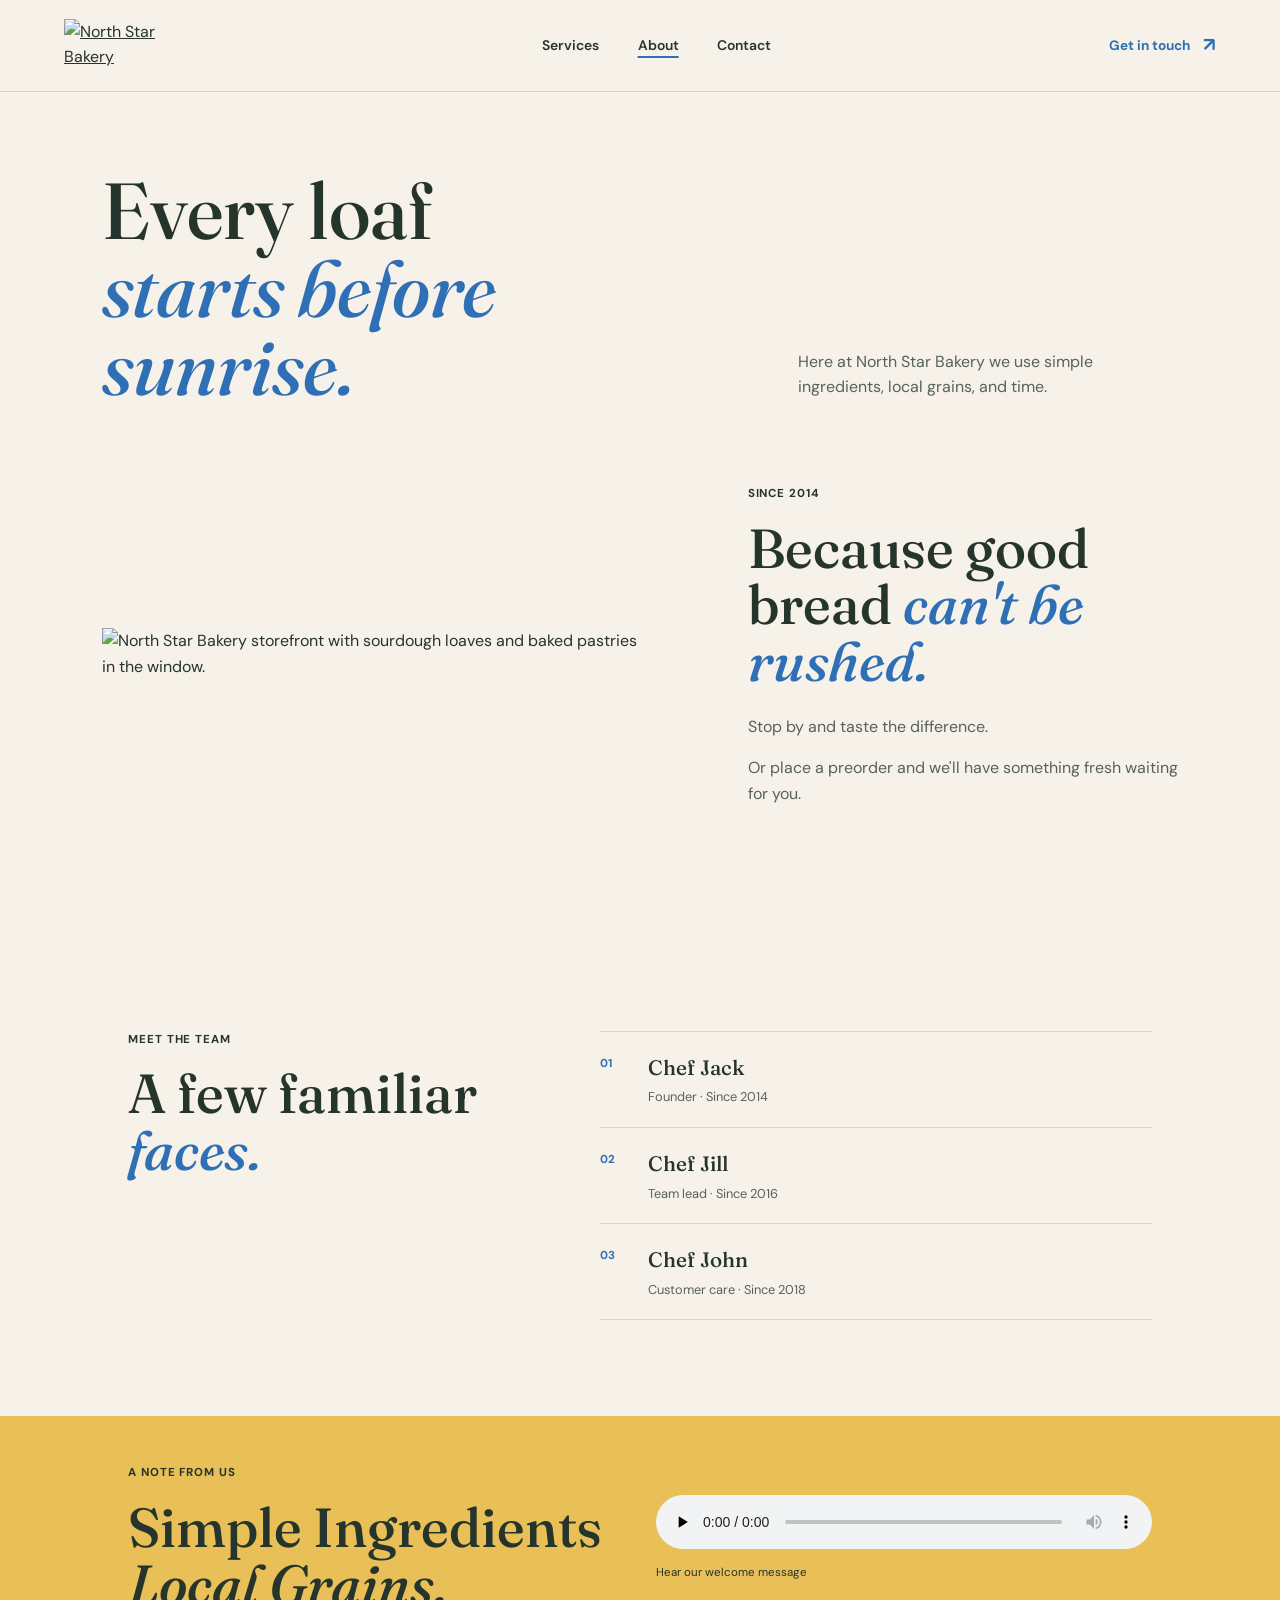
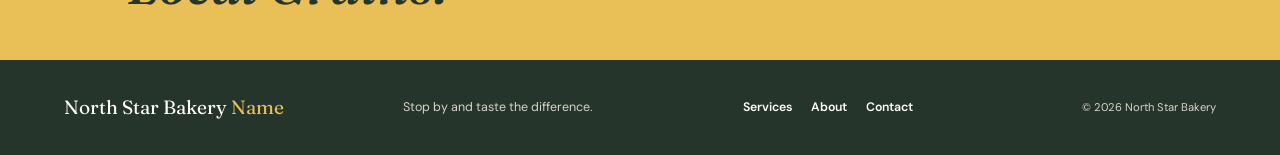
==== about.html @ 765b71d8 "Add files via upload" ====
<!doctype html>

<html lang="en">
<head>
  <meta charset="utf-8">
  <meta name="viewport" content="width=device-width, initial-scale=1">
  <meta name="description" content="Learn about the people and values behind North Star Bakery.">
  <title>About | North Star Bakery</title>
  <link rel="stylesheet" href="styles.css">
</head>
<body>
  <a class="skip-link" href="#main">Skip to content</a>
  <header class="site-header">
    <a class="brand" href="index.html" aria-label="North Star Bakery home"><img src="./Bakery_c/bakery-logo_c.png" alt="North Star Bakery"></a>
    <nav class="primary-nav" aria-label="Main navigation">
      <a href="products.html">Services</a>
      <a href="about.html" aria-current="page">About</a>
      <a href="contact.html">Contact</a>
    </nav>
    <a class="header-order" href="contact.html#request">Get in touch <span aria-hidden="true">↗</span></a>
  </header>

  <main id="main" class="inner-page">
    <section class="page-heading about-heading">
      <h1>Every loaf <br><em> starts before sunrise.</em></h1>
      <p>Here at North Star Bakery we use simple ingredients, local grains, and time.</p>
    </section>

    <section class="story-layout">
      <img class="story-image" src="./Bakery_c/bakery-storefront_c.png" alt="North Star Bakery storefront with sourdough loaves and baked pastries in the window.">
      <div class="story-copy">
        <p class="eyebrow">Since 2014</p>
        <h2>Because good <br>bread <em>can't be rushed.</em></h2>
        <p>Stop by and taste the difference.</p>
        <p>Or place a preorder and we'll have something fresh waiting for you.</p>
      </div>
    </section>

        <section class="people-section" aria-labelledby="people-title">
      <div class="people-heading"><p class="eyebrow">Meet the team</p><h2 id="people-title">A few familiar<br><em>faces.</em></h2></div>
      <div class="people-list">
        <!-- EDIT: number · name · role. -->
        <article><span>01</span><div><h3>Chef Jack</h3><p>Founder · Since 2014</p></div></article>
        <article><span>02</span><div><h3>Chef Jill</h3><p>Team lead · Since 2016</p></div></article>
        <article><span>03</span><div><h3>Chef John</h3><p>Customer care · Since 2018</p></div></article>
      </div>
    </section>

    <section class="welcome-audio">
      <div><p class="eyebrow">A note from us</p><h2>Simple Ingredients <em>Local Grains.</em></h2></div>
      <div class="audio-box">
        <audio controls preload="none">
          <source src="./Bakery_c/bakery-welcome-mixed_c.mp3" type="audio/mpeg">
          Your browser does not support the audio player. <a href="./Bakery_c/bakery-welcome-mixed_c.mp3">Listen to our welcome message</a> instead.
        </audio>
        <span>Hear our welcome message</span>
      </div>
    </section>
  </main>

  <footer class="site-footer">
    <a class="footer-brand" href="index.html">North Star Bakery <span>Name</span></a><p>Stop by and taste the difference.</p>
    <nav aria-label="Footer navigation"><a href="products.html">Services</a><a href="about.html">About</a><a href="contact.html">Contact</a></nav><small>© 2026 North Star Bakery</small>
  </footer>
</body>
</html>
---- styles.css ----
/* ==========================================================
   STYLES.CSS: one stylesheet shared by all 4 pages

   HOW THIS FILE IS ORGANIZED
   1. Variables (:root)       colors, fonts, page margins. Change these first.
   2. Base + components       styles for PHONES (the default, "mobile-first").
   3. @media (min-width: 720px)   adds the TABLET / small laptop layout.
   4. @media (min-width: 1000px)  adds the wide DESKTOP layout.

   MOBILE-FIRST: write the phone layout first, then use min-width
   queries to ADD changes as the screen gets wider.
   LAYOUT: pages are arranged with Flexbox (display: flex).
   On phones most sections are a column (flex-direction: column).
   On wider screens they switch to a row.
   ========================================================== */

@import url('https://fonts.googleapis.com/css2?family=DM+Sans:wght@400;500;600;700&family=Fraunces:opsz,wght,SOFT,WONK@9..144,500,25,1;9..144,600,25,1&display=swap');

/* ---------- 1. VARIABLES ---------- */
:root {
  color-scheme: light;

  /* PALETTE: 4 main colors + tints of them */
  /* TRY IT: change --tomato to #2f6fb5 and every accent turns blue. */
  --ink: #26352c;          /* 1. deep green: text, dark bands */
  --paper: #f6f2e9;        /* 2. cream: page background */
  --tomato: #2f6fb5;       /* 3. terracotta: links, buttons, accents */
  --sun: #e9bf58;          /* 4. gold: highlight bands */
  --muted: #56625a;        /* tint of green (secondary text) */
  --white: #fffdf7;        /* tint of cream */
  --line: #d8d4c8;         /* tint of cream (borders) */
  --soft: #ebe6d9;         /* tint of cream (cards) */

  /* FONTS: exactly 2 families */
  --sans: 'DM Sans', 'Trebuchet MS', sans-serif;   /* body text */
  --serif: 'Fraunces', Georgia, serif;             /* headings */

  /* PAGE SIDE MARGINS: phone values. Widened in the media queries below. */
  --gutter: 1.25rem;       /* normal sections */
  --gutter-wide: 1.25rem;  /* narrower-looking sections */
}

/* ---------- 2. BASE (PHONE) STYLES ---------- */
* { box-sizing: border-box; }
html { scroll-behavior: smooth; }
body { margin: 0; background: var(--paper); color: var(--ink); font-family: var(--sans); font-size: 15px; line-height: 1.6; }
img { display: block; max-width: 100%; }
a { color: inherit; }
a:focus-visible, button:focus-visible, input:focus-visible, select:focus-visible, textarea:focus-visible { outline: 3px solid var(--tomato); outline-offset: 3px; }
.skip-link { position: absolute; left: 1rem; top: -5rem; z-index: 10; padding: .7rem 1rem; background: var(--ink); color: var(--white); }
.skip-link:focus { top: 1rem; }
h1, h2, h3, p, figure { margin-top: 0; }
h1, h2, h3 { font-weight: 500; }
h1 em, h2 em { color: var(--tomato); font-weight: 500; }

/* Shared heading styles */
.home-hero h1, .page-heading h1 { margin: 0 0 1.2rem; font-family: var(--serif); font-size: 3.5rem; line-height: .98; }
.week-copy h2, .visit-strip h2, .story-copy h2, .sourcing-section h2, .people-heading h2, .welcome-audio h2 { margin: 0 0 1.25rem; font-family: var(--serif); font-size: 2.8rem; line-height: 1.03; }
.eyebrow { margin: 0 0 1rem; color: var(--ink); font-size: .72rem; font-weight: 700; letter-spacing: .08em; text-transform: uppercase; }
.eyebrow-mark { display: inline-block; width: 8px; height: 8px; margin: 0 .55rem .05rem 0; border-radius: 50%; background: var(--tomato); }
.text-link { display: inline-flex; align-items: center; gap: .7rem; padding: .4rem 0; color: var(--tomato); font-size: .87rem; font-weight: 700; text-decoration: none; border-bottom: 1px solid var(--tomato); }
.text-link span { font-size: 1.2rem; transition: transform .2s ease; }
.text-link:hover span { transform: translateX(4px); }

/* ----- Header (flex row that wraps: logo + button on row 1, nav on row 2) ----- */
.site-header { display: flex; flex-wrap: wrap; align-items: center; justify-content: space-between; gap: .45rem 1rem; padding: .75rem 1.15rem; border-bottom: 1px solid var(--line); background: var(--paper); }
.brand { display: block; width: 120px; flex: 0 0 auto; }
.brand img { width: 100%; height: 44px; object-fit: contain; object-position: left center; }
.primary-nav { order: 3; width: 100%; display: flex; justify-content: space-between; padding-top: .6rem; border-top: 1px solid var(--line); }
.primary-nav a, .site-footer nav a { text-decoration: none; font-size: .78rem; font-weight: 600; }
.primary-nav a { padding: .2rem 0; }
.primary-nav a:hover, .site-footer nav a:hover { color: var(--tomato); }
.primary-nav a[aria-current="page"] { text-decoration: underline; text-decoration-color: var(--tomato); text-decoration-thickness: 2px; text-underline-offset: 6px; }
.header-order { display: inline-flex; align-items: center; gap: .8rem; margin-left: auto; color: var(--tomato); font-size: .78rem; font-weight: 700; text-decoration: none; white-space: nowrap; }
.header-order span { font-size: 1.2rem; }

/* ----- Home: hero (column on phones: text, then image) ----- */
.home-hero { display: flex; flex-direction: column; gap: 2rem; position: relative; padding: 3rem 1.25rem 3.5rem; overflow: hidden; }
.hero-copy { position: relative; z-index: 1; min-width: 0; max-width: 520px; }
.hero-intro { max-width: 360px; color: var(--muted); font-size: .98rem; }
.hero-hours { display: flex; gap: .8rem; align-items: flex-start; margin-top: 1.6rem; color: var(--muted); font-size: .82rem; line-height: 1.55; }
.hero-hours p { margin: 0; }
.hero-hours strong { color: var(--ink); }
.open-dot { flex: 0 0 9px; width: 9px; height: 9px; margin-top: .35rem; border-radius: 50%; background: var(--tomato); box-shadow: 0 0 0 4px #a9432e33; }
.hero-image-wrap { position: relative; margin: 0 .4rem 0 0; aspect-ratio: 1 / 1; }
.hero-picture { display: block; width: 100%; height: 100%; overflow: hidden; }
.hero-picture img { width: 100%; height: 100%; object-fit: cover; }
.image-note { position: absolute; right: -.4rem; bottom: 1rem; padding: .65rem 1rem; background: var(--sun); color: var(--ink); font-size: .76rem; font-weight: 700; transform: rotate(-2deg); }
.hero-index { position: absolute; right: 1.25rem; bottom: 1rem; color: var(--muted); font-size: .67rem; font-weight: 700; letter-spacing: .08em; }

/* ----- Home: green intro band ----- */
.intro-band { display: flex; flex-wrap: wrap; align-items: center; gap: .8rem; padding: 2.5rem var(--gutter); background: var(--ink); color: var(--white); }
.section-label { flex: 1 1 100%; color: var(--sun); font-size: .72rem; font-weight: 700; letter-spacing: .08em; text-transform: uppercase; }
.intro-band > div:not(.section-label) { flex: 1 1 0; min-width: 0; }
.intro-band h2 { margin: 0 0 .5rem; font-family: var(--serif); font-size: 1.75rem; }
.intro-band-copy { max-width: 620px; margin: 0; color: var(--soft); font-size: .86rem; }
.round-link, .visit-arrow { display: flex; flex: 0 0 42px; width: 42px; aspect-ratio: 1; align-items: center; justify-content: center; border: 1px solid #ffffff66; border-radius: 50%; color: var(--white); font-size: 1.3rem; text-decoration: none; transition: background .2s, color .2s; }
.round-link:hover, .visit-arrow:hover { background: var(--sun); color: var(--ink); }

/* ----- Home: featured item (column on phones) ----- */
.week-feature { display: flex; flex-direction: column; gap: 2.5rem; position: relative; padding: 4rem 1.25rem 4.5rem; }
.loaf-figure { margin: 0; }
.loaf-figure img { width: 100%; max-height: 590px; object-fit: cover; }
.loaf-figure figcaption { display: flex; gap: 1rem; margin-top: .8rem; color: var(--muted); font-size: .73rem; }
.loaf-figure figcaption span { color: var(--tomato); font-weight: 700; }
.week-copy { max-width: 460px; }
.week-copy > p:not(.eyebrow) { margin-bottom: 1.4rem; color: var(--muted); }
.week-stamp { position: absolute; top: 2.8rem; right: 1.5rem; padding: 1.15rem; border: 1px solid var(--tomato); border-radius: 50%; background: var(--paper); color: var(--tomato); font-family: var(--serif); font-size: .65rem; line-height: 1.3; text-align: center; transform: rotate(9deg); }

/* ----- Home: gold visit strip ----- */
.visit-strip { display: flex; flex-wrap: wrap; align-items: flex-end; gap: 1.5rem; padding: 2.8rem var(--gutter); background: var(--sun); }
.visit-strip > div:first-child { flex: 1 1 100%; }
.visit-strip .eyebrow { color: var(--ink); }
.visit-strip h2 { margin: 0; }
.visit-details { display: flex; flex: 1 1 0; flex-wrap: wrap; gap: 1rem 2rem; }
.visit-details p { margin: 0; font-size: .85rem; }
.visit-details strong { display: inline-block; margin-bottom: .3rem; }
.visit-arrow { border-color: var(--ink); color: var(--ink); }

/* ----- Footer (2x2 on phones, one row on desktop) ----- */
.site-footer { display: flex; flex-wrap: wrap; align-items: center; justify-content: space-between; gap: .9rem; padding: 1.5rem 1.25rem; background: var(--ink); color: var(--white); }
.site-footer > * { flex: 1 1 40%; }
.footer-brand { font-family: var(--serif); font-size: 1.2rem; text-decoration: none; }
.footer-brand span { color: var(--sun); }
.site-footer p { margin: 0; color: var(--line); font-size: .78rem; }
.site-footer nav { display: flex; justify-content: flex-end; gap: .9rem; }
.site-footer nav a { font-size: .7rem; }
.site-footer small { color: var(--line); font-size: .65rem; text-align: right; }

/* ----- Inner pages: heading ----- */
.inner-page { min-height: 70vh; }
.page-heading { display: flex; flex-direction: column; padding: 3.5rem 1.25rem 3rem; }
.page-heading > p:last-child { max-width: 460px; margin: 0; color: var(--muted); }
.about-heading { padding-bottom: 3rem; }
.contact-heading { padding-bottom: 2.5rem; }

/* ----- Services page ----- */
.menu-feature { display: flex; flex-direction: column; margin-inline: 1.25rem; background: var(--ink); color: var(--white); }
.menu-feature img { width: 100%; height: 250px; object-fit: cover; }
.menu-feature div { padding: 1.4rem; }
.menu-feature-number { color: var(--sun); font-size: .7rem; font-weight: 700; letter-spacing: .08em; text-transform: uppercase; }
.menu-feature div p { max-width: 300px; margin: .75rem 0 0; font-family: var(--serif); font-size: 1.35rem; line-height: 1.25; }
.menu-list { display: flex; flex-direction: column; gap: 2.8rem; padding: 3.5rem 1.25rem; }
.menu-category { flex: 1 1 0; min-width: 0; }
.category-heading { display: flex; flex-wrap: wrap; align-items: baseline; gap: .3rem .75rem; padding-bottom: .8rem; border-bottom: 1px solid var(--ink); }
.category-heading > span { color: var(--tomato); font-size: .72rem; font-weight: 700; }
.category-heading h2 { flex: 1 1 auto; margin: 0; font-family: var(--serif); font-size: 1.8rem; }
.price-range { margin: 0; color: var(--muted); font-size: .75rem; }
.category-intro { margin: .9rem 0 1.3rem; color: var(--muted); font-size: .82rem; }
.menu-category ul { margin: 0; padding: 0; list-style: none; }
.menu-category li { display: flex; justify-content: space-between; gap: 1rem; padding: .85rem 0; border-top: 1px solid var(--line); font-size: .82rem; }
.menu-category li > span:last-child { flex: 0 0 auto; color: var(--ink); font-weight: 700; }
.menu-category li strong, .menu-category li small { display: block; }
.menu-category li small { margin-top: .2rem; color: var(--muted); font-size: .72rem; }
.menu-note { margin: -1.5rem 1.25rem 2.5rem; color: var(--muted); font-size: .75rem; }
.callout-band { display: flex; flex-direction: column; align-items: flex-start; gap: 1rem; padding: 1.5rem 1.25rem; background: var(--soft); }
.callout-band p { margin: 0; font-family: var(--serif); font-size: 1.3rem; }

/* ----- About page ----- */
.story-layout { display: flex; flex-direction: column; gap: 2rem; padding: 0 1.25rem 4rem; }
.story-image { width: 100%; max-height: 360px; object-fit: cover; }
.story-copy { max-width: 430px; }
.story-copy h2 { margin-bottom: 1.5rem; }
.story-copy > p:not(.eyebrow) { color: var(--muted); }
.sourcing-section { display: flex; flex-direction: column; padding: 3rem 1.25rem; background: var(--ink); color: var(--white); }
.sourcing-section .eyebrow { color: var(--sun); }
.sourcing-section h2 { margin-bottom: 1.2rem; }
.sourcing-section h2 em { color: var(--sun); }
.sourcing-copy { max-width: 510px; color: var(--soft); font-size: .87rem; }
.sourcing-copy p:last-child { margin-bottom: 0; }
.people-section { display: flex; flex-direction: column; gap: 2rem; padding: 4rem 1.25rem; }
.people-heading h2 { margin-bottom: 0; }
.people-list { flex: 1 1 0; }
.people-list article { display: flex; gap: 1rem; padding: 1.2rem 0; border-bottom: 1px solid var(--line); }
.people-list article:first-child { border-top: 1px solid var(--line); }
.people-list article > span { flex: 0 0 2rem; padding-top: .25rem; color: var(--tomato); font-size: .72rem; font-weight: 700; }
.people-list h3 { margin: 0; font-family: var(--serif); font-size: 1.3rem; }
.people-list p { margin: .2rem 0 0; color: var(--muted); font-size: .8rem; }
.welcome-audio { display: flex; flex-direction: column; gap: 1.5rem; padding: 2.7rem 1.25rem; background: var(--sun); }
.welcome-audio .eyebrow { color: var(--ink); }
.welcome-audio h2 { margin: 0; }
.welcome-audio h2 em { color: var(--ink); }
.audio-box audio { width: 100%; }
.audio-box span { display: block; margin-top: .45rem; color: var(--ink); font-size: .72rem; }

/* ----- Contact page ----- */
.contact-layout { display: flex; flex-direction: column; gap: 3rem; padding: 0 1.25rem 4rem; }
.request-section { min-width: 0; }
.request-section h2 { margin: 0 0 2rem; font-family: var(--serif); font-size: 1.7rem; }
.request-section .eyebrow { margin-bottom: .6rem; }
fieldset { margin: 0 0 1.8rem; padding: 0; border: 0; min-width: 0; }
legend { padding: 0; margin-bottom: 1rem; font-family: var(--serif); font-size: 1.15rem; font-weight: 500; color: var(--ink); }
legend::after { content: ""; display: block; width: 2.5rem; height: 2px; margin-top: .4rem; background: var(--tomato); }
.form-row { display: flex; flex-direction: column; }
.field { margin-bottom: 1.2rem; min-width: 0; }
.field label { display: block; margin-bottom: .45rem; font-size: .79rem; font-weight: 700; }
.field label > span:not(.optional) { color: var(--tomato); }
.optional { margin-left: .35rem; color: var(--muted); font-size: .7rem; font-weight: 400; }
.field input, .field select, .field textarea { width: 100%; min-height: 48px; padding: .7rem .8rem; border: 1px solid var(--muted); border-radius: 0; background: var(--white); color: var(--ink); font: inherit; font-size: .85rem; }
.field textarea { min-height: 100px; resize: vertical; }
.field input::placeholder, .field textarea::placeholder { color: var(--muted); }
.form-note { margin: .3rem 0 1.4rem; color: var(--muted); font-size: .75rem; }
.submit-button { display: inline-flex; align-items: center; gap: 1.2rem; min-height: 50px; padding: .7rem 1.15rem; border: 0; background: var(--tomato); color: var(--white); font: 700 .85rem var(--sans); cursor: pointer; }
.submit-button span { font-size: 1.2rem; transition: transform .2s ease; }
.submit-button:hover { background: var(--ink); }
.submit-button:hover span { transform: translateX(4px); }
.visit-card { max-width: 500px; background: var(--soft); }
.visit-card > img { width: 100%; height: 240px; object-fit: cover; }
.visit-card-body { padding: 1.5rem; }
.visit-card-body .eyebrow { margin-bottom: .5rem; }
.visit-card-body h2 { margin: 0 0 .65rem; font-family: var(--serif); font-size: 1.6rem; }
.visit-card-body > p:not(.eyebrow) { color: var(--muted); font-size: .82rem; }
.visit-card-body a { text-decoration-color: var(--muted); text-underline-offset: 3px; }
.hours-list { margin: 1.2rem 0 0; padding-top: .75rem; border-top: 1px solid var(--line); }
.hours-list div { display: flex; justify-content: space-between; padding: .25rem 0; font-size: .78rem; }
.hours-list dt { font-weight: 700; }
.hours-list dd { margin: 0; color: var(--muted); }

/* ==========================================================
   3. TABLET / SMALL LAPTOP  (720px and wider)
   Columns that were stacked now sit side by side.
   ========================================================== */
@media (min-width: 720px) {
  :root {
    --gutter: clamp(1.25rem, 8vw, 8.5rem);
    --gutter-wide: clamp(1.25rem, 10vw, 12rem);
  }
  body { font-size: 16px; }

  .home-hero h1, .page-heading h1 { font-size: clamp(3.25rem, 6.2vw, 6rem); }
  .week-copy h2, .visit-strip h2, .story-copy h2, .sourcing-section h2, .people-heading h2, .welcome-audio h2 { font-size: clamp(2.4rem, 4.3vw, 4.2rem); }

  /* Header: logo | nav | button on one row */
  .site-header { flex-wrap: nowrap; gap: 1.5rem; min-height: 92px; padding: 1rem clamp(1.25rem, 5vw, 5.25rem); }
  .brand { width: 140px; }
  .brand img { height: 54px; }
  .primary-nav { order: 0; width: auto; justify-content: center; gap: clamp(1rem, 3vw, 3rem); padding-top: 0; border-top: 0; }
  .primary-nav a, .site-footer nav a { font-size: .87rem; }
  .header-order { margin-left: 0; font-size: .85rem; }

  /* Hero: text left, image right */
  .home-hero { flex-direction: row; align-items: center; gap: clamp(2rem, 6vw, 6.25rem); min-height: 590px; padding: 4.5rem var(--gutter) 5rem; }
  .hero-copy { flex: 0.92 1 0; }
  .hero-intro { max-width: 420px; font-size: 1.06rem; }
  .hero-hours { margin-top: 3rem; }
  .hero-image-wrap { flex: 1.08 1 0; min-width: 0; align-self: stretch; margin: 0; aspect-ratio: auto; min-height: 410px; max-height: 530px; }
  .image-note { right: -1rem; bottom: 1.25rem; }
  .hero-index { right: clamp(1.25rem, 4vw, 4.5rem); bottom: 1.2rem; }

  .intro-band { flex-wrap: nowrap; gap: 2rem; padding: 3.5rem var(--gutter); }
  .section-label { flex: 0 0 18%; align-self: flex-start; }
  .intro-band h2 { font-size: 2rem; }
  .intro-band-copy { font-size: .96rem; }
  .round-link, .visit-arrow { flex-basis: 48px; width: 48px; }

  .week-feature { flex-direction: row; align-items: center; gap: clamp(3rem, 8vw, 8rem); padding: 7rem var(--gutter-wide); }
  .loaf-figure { flex: 1.1 1 0; min-width: 0; }
  .week-copy { flex: 0.9 1 0; max-width: 370px; }
  .week-stamp { top: 5.2rem; right: 8%; font-size: .77rem; background: transparent; }

  .visit-strip { flex-wrap: nowrap; gap: 2rem; padding: 4rem var(--gutter); }
  .visit-strip > div:first-child { flex: 1.3 1 0; }
  .visit-strip h2 { font-size: clamp(2.25rem, 4vw, 3.7rem); }
  .visit-details { flex: 1 1 0; flex-wrap: nowrap; gap: clamp(1.5rem, 4vw, 4rem); }

  .site-footer { flex-wrap: nowrap; gap: 1rem; padding: 2rem clamp(1.25rem, 5vw, 5.25rem); }
  .site-footer > * { flex: 1 1 0; }
  .site-footer > small { flex: 0 0 auto; }
  .site-footer nav { justify-content: flex-start; gap: 1.2rem; }
  .site-footer nav a { font-size: .77rem; }
  .site-footer small { font-size: .7rem; }

  .page-heading { flex-direction: row; flex-wrap: wrap; align-items: flex-end; column-gap: 5vw; padding: 5rem var(--gutter) 4rem; }
  .page-heading .eyebrow { flex: 1 1 100%; }
  .page-heading h1 { flex: 1 1 0; margin-bottom: 0; }
  .page-heading > p:last-child { flex: 0 1 300px; margin-bottom: .35rem; }
  .about-heading { padding-bottom: 5rem; }
  .contact-heading { padding-bottom: 3rem; }

  .menu-feature { flex-direction: row; align-items: flex-end; margin-inline: var(--gutter); }
  .menu-feature img { flex: 1.15 1 0; min-width: 0; height: 320px; }
  .menu-feature div { flex: .85 1 0; padding: 2rem 2.5rem; }
  .menu-feature div p { font-size: 1.6rem; }
  .menu-list { flex-direction: row; gap: clamp(1.5rem, 4vw, 5rem); padding: 5rem var(--gutter); }
  .category-heading h2 { font-size: 1.4rem; }
  .price-range { flex: 1 1 100%; }
  .category-intro { min-height: 75px; }
  .menu-note { margin: -2rem var(--gutter) 3.5rem; }
  .callout-band { flex-direction: row; align-items: center; justify-content: space-between; padding: 2rem var(--gutter); }
  .callout-band p { font-size: 1.5rem; }

  .story-layout { flex-direction: row; align-items: center; gap: clamp(3rem, 8vw, 8rem); padding: 0 var(--gutter) 7rem; }
  .story-image { flex: 1.1 1 0; min-width: 0; max-height: 560px; }
  .story-copy { flex: 0.9 1 0; }
  .sourcing-section { flex-direction: row; flex-wrap: wrap; align-items: flex-end; gap: 2rem 5vw; padding: 4rem var(--gutter-wide); }
  .sourcing-section .eyebrow { flex: 1 1 100%; margin-bottom: -.5rem; }
  .sourcing-section h2 { flex: 1 1 0; margin: 0; }
  .sourcing-copy { flex: 1 1 0; font-size: .92rem; }
  .people-section { flex-direction: row; gap: 4rem; padding: 6rem var(--gutter-wide); }
  .people-heading { flex: .85 1 0; }
  .people-list { flex: 1.15 1 0; }
  .welcome-audio { flex-direction: row; align-items: center; gap: 2rem; padding: 3rem var(--gutter-wide); }
  .welcome-audio > * { flex: 1 1 0; }

  .contact-layout { gap: clamp(3rem, 8vw, 8rem); padding: 0 var(--gutter) 7rem; }
  .request-section h2 { font-size: 2rem; }
  .form-row { flex-direction: row; gap: 1.2rem; }
  .form-row .field { flex: 1 1 0; }
}

/* ==========================================================
   4. DESKTOP  (1000px and wider)
   Contact page: form and location card sit side by side.
   ========================================================== */
@media (min-width: 1000px) {
  .contact-layout { flex-direction: row; align-items: flex-start; }
  .request-section { flex: 1.2 1 0; }
  .visit-card { flex: 0.8 1 280px; max-width: none; }
  .category-intro { min-height: 54px; }
  .category-heading h2 { font-size: 1.8rem; }
  .price-range { flex: 0 0 auto; }
  .page-heading > p:last-child { flex-basis: 380px; }
}

@media (prefers-reduced-motion: reduce) {
  *, *::before, *::after { scroll-behavior: auto !important; transition-duration: .01ms !important; }
}
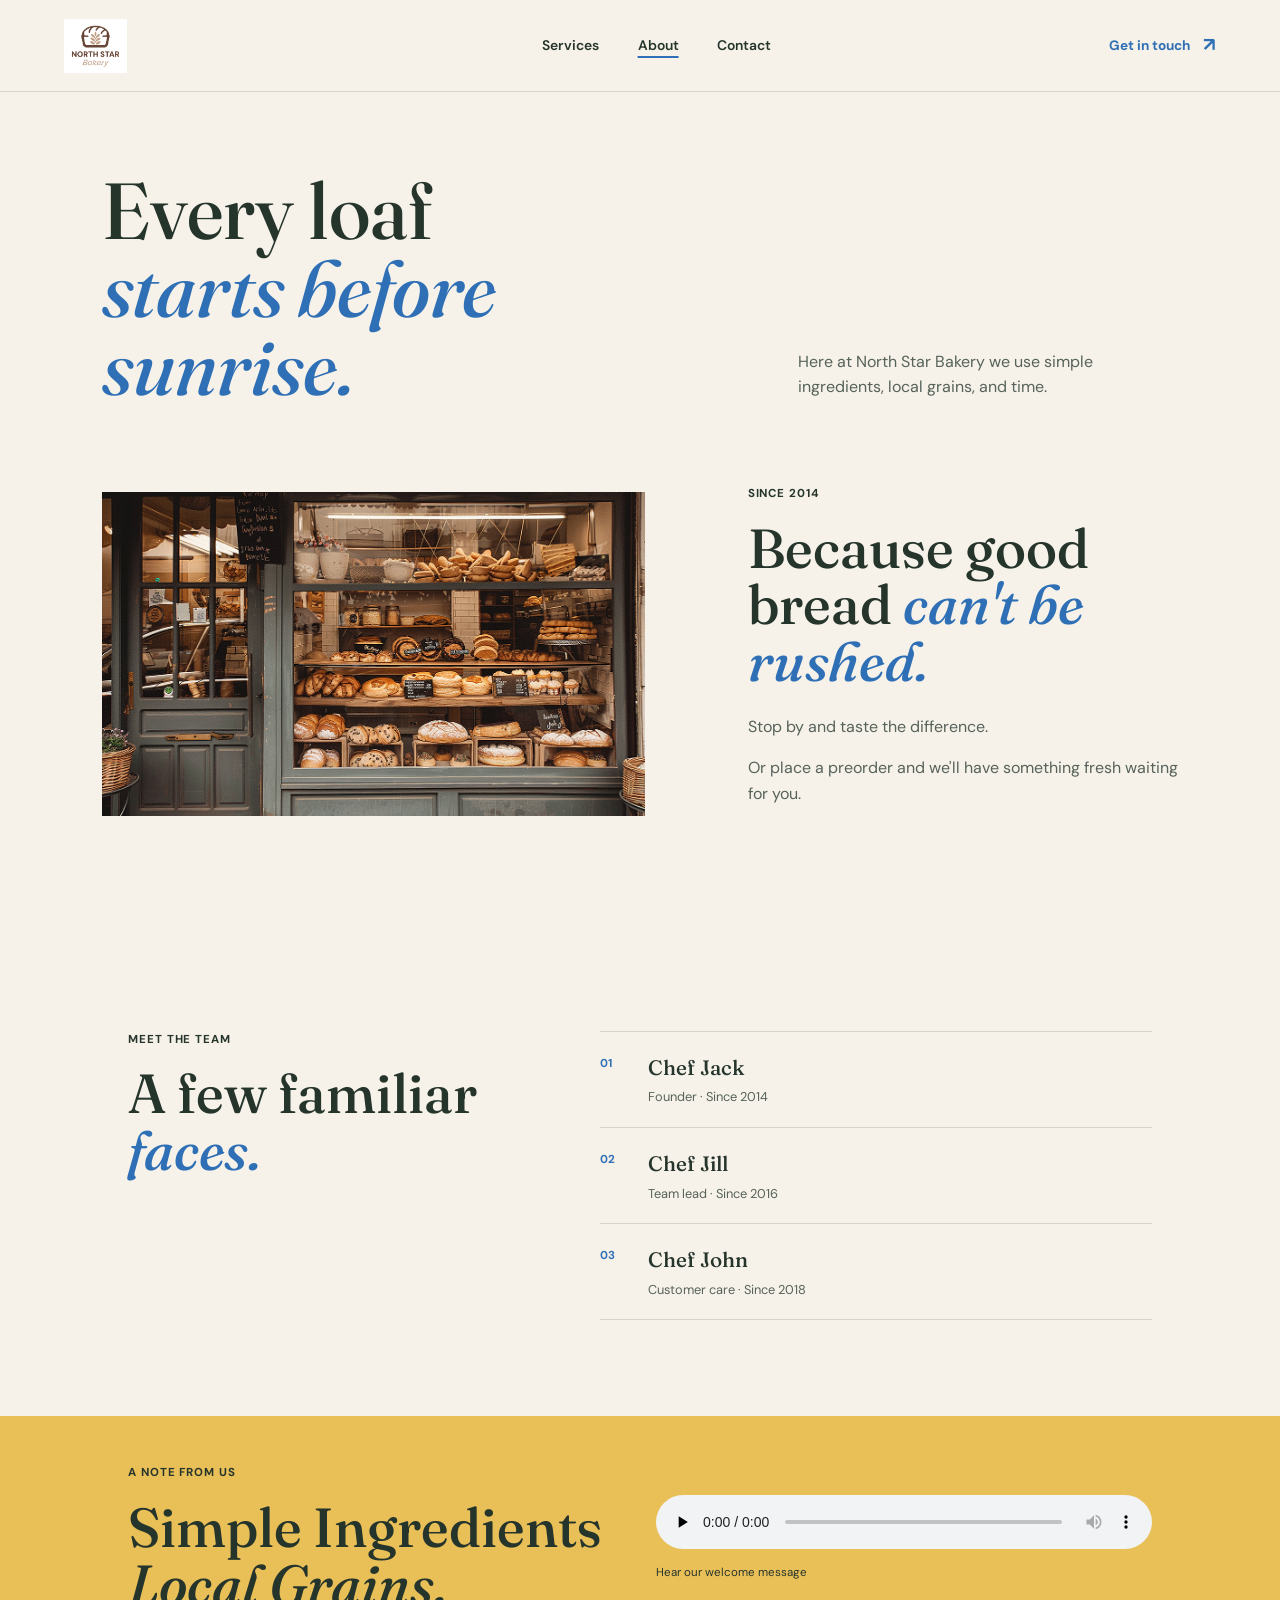
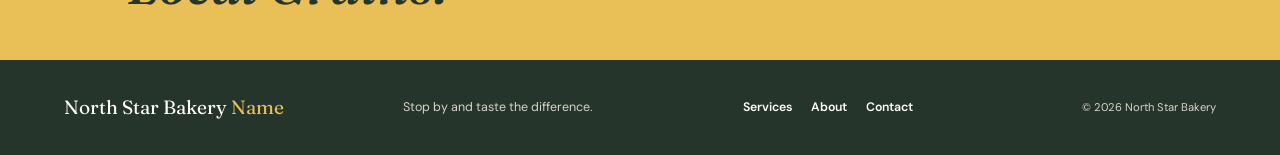
==== commit 104baf63: "Folder update" ====
--- a/about.html
+++ b/about.html
@@ -39,7 +39,7 @@
         <section class="people-section" aria-labelledby="people-title">
       <div class="people-heading"><p class="eyebrow">Meet the team</p><h2 id="people-title">A few familiar<br><em>faces.</em></h2></div>
       <div class="people-list">
-        <!-- EDIT: number · name · role. -->
+
         <article><span>01</span><div><h3>Chef Jack</h3><p>Founder · Since 2014</p></div></article>
         <article><span>02</span><div><h3>Chef Jill</h3><p>Team lead · Since 2016</p></div></article>
         <article><span>03</span><div><h3>Chef John</h3><p>Customer care · Since 2018</p></div></article>
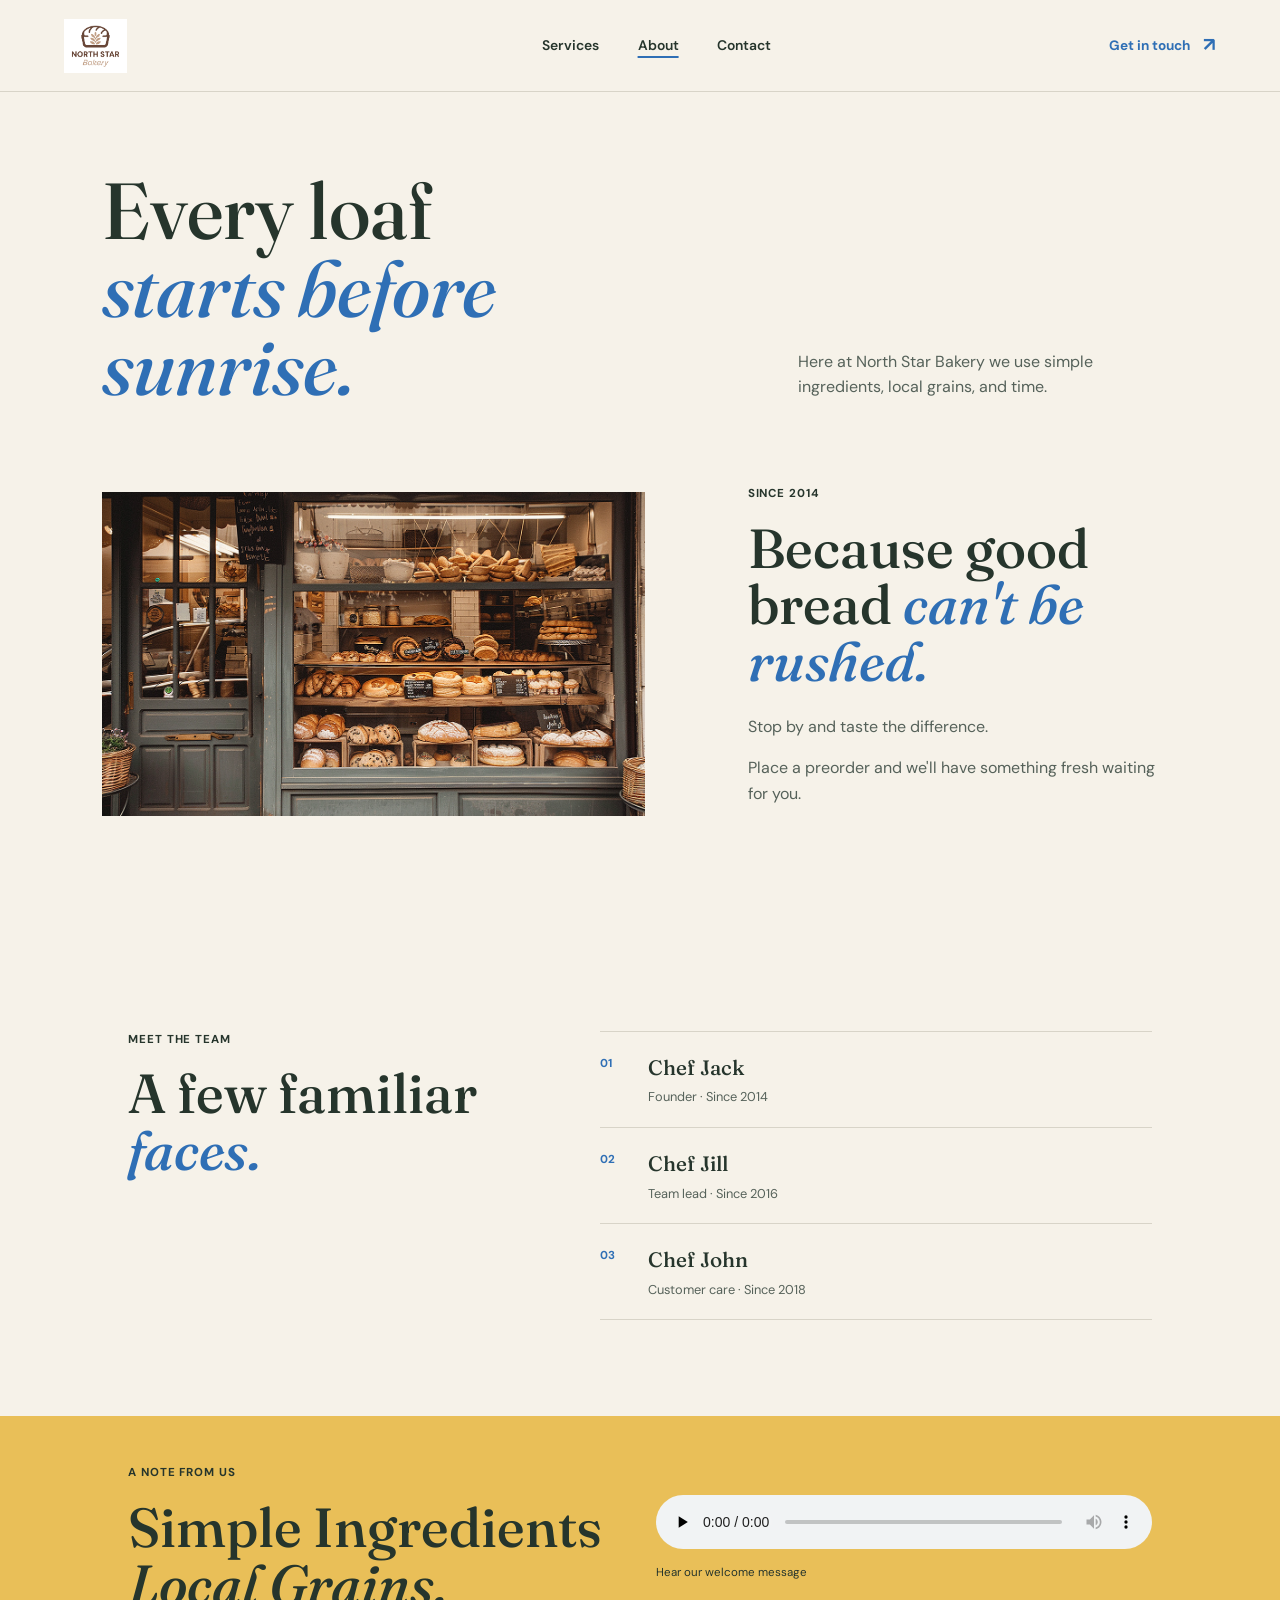
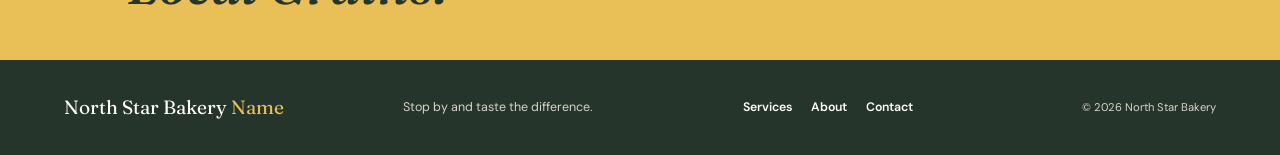
==== commit d89f32fa: "Grammar correction" ====
--- a/about.html
+++ b/about.html
@@ -1,5 +1,4 @@
 <!doctype html>
-
 <html lang="en">
 <head>
   <meta charset="utf-8">
@@ -8,6 +7,7 @@
   <title>About | North Star Bakery</title>
   <link rel="stylesheet" href="styles.css">
 </head>
+
 <body>
   <a class="skip-link" href="#main">Skip to content</a>
   <header class="site-header">
@@ -32,7 +32,7 @@
         <p class="eyebrow">Since 2014</p>
         <h2>Because good <br>bread <em>can't be rushed.</em></h2>
         <p>Stop by and taste the difference.</p>
-        <p>Or place a preorder and we'll have something fresh waiting for you.</p>
+        <p>Place a preorder and we'll have something fresh waiting for you.</p>
       </div>
     </section>
 
--- a/styles.css
+++ b/styles.css
@@ -1,94 +1,68 @@
-/* ==========================================================
-   STYLES.CSS: one stylesheet shared by all 4 pages
-
-   HOW THIS FILE IS ORGANIZED
-   1. Variables (:root)       colors, fonts, page margins. Change these first.
-   2. Base + components       styles for PHONES (the default, "mobile-first").
-   3. @media (min-width: 720px)   adds the TABLET / small laptop layout.
-   4. @media (min-width: 1000px)  adds the wide DESKTOP layout.
-
-   MOBILE-FIRST: write the phone layout first, then use min-width
-   queries to ADD changes as the screen gets wider.
-   LAYOUT: pages are arranged with Flexbox (display: flex).
-   On phones most sections are a column (flex-direction: column).
-   On wider screens they switch to a row.
-   ========================================================== */
-
 @import url('https://fonts.googleapis.com/css2?family=DM+Sans:wght@400;500;600;700&family=Fraunces:opsz,wght,SOFT,WONK@9..144,500,25,1;9..144,600,25,1&display=swap');
 
-/* ---------- 1. VARIABLES ---------- */
 :root {
   color-scheme: light;
 
-  /* PALETTE: 4 main colors + tints of them */
-  /* TRY IT: change --tomato to #2f6fb5 and every accent turns blue. */
   --ink: #26352c;          /* 1. deep green: text, dark bands */
   --paper: #f6f2e9;        /* 2. cream: page background */
-  --tomato: #2f6fb5;       /* 3. terracotta: links, buttons, accents */
+  --teal: #2f6fb5;       /* 3. terracotta: links, buttons, accents */
   --sun: #e9bf58;          /* 4. gold: highlight bands */
   --muted: #56625a;        /* tint of green (secondary text) */
   --white: #fffdf7;        /* tint of cream */
   --line: #d8d4c8;         /* tint of cream (borders) */
   --soft: #ebe6d9;         /* tint of cream (cards) */
 
-  /* FONTS: exactly 2 families */
   --sans: 'DM Sans', 'Trebuchet MS', sans-serif;   /* body text */
   --serif: 'Fraunces', Georgia, serif;             /* headings */
 
-  /* PAGE SIDE MARGINS: phone values. Widened in the media queries below. */
   --gutter: 1.25rem;       /* normal sections */
   --gutter-wide: 1.25rem;  /* narrower-looking sections */
 }
 
-/* ---------- 2. BASE (PHONE) STYLES ---------- */
 * { box-sizing: border-box; }
 html { scroll-behavior: smooth; }
 body { margin: 0; background: var(--paper); color: var(--ink); font-family: var(--sans); font-size: 15px; line-height: 1.6; }
 img { display: block; max-width: 100%; }
 a { color: inherit; }
-a:focus-visible, button:focus-visible, input:focus-visible, select:focus-visible, textarea:focus-visible { outline: 3px solid var(--tomato); outline-offset: 3px; }
+a:focus-visible, button:focus-visible, input:focus-visible, select:focus-visible, textarea:focus-visible { outline: 3px solid var(--teal); outline-offset: 3px; }
 .skip-link { position: absolute; left: 1rem; top: -5rem; z-index: 10; padding: .7rem 1rem; background: var(--ink); color: var(--white); }
 .skip-link:focus { top: 1rem; }
 h1, h2, h3, p, figure { margin-top: 0; }
 h1, h2, h3 { font-weight: 500; }
-h1 em, h2 em { color: var(--tomato); font-weight: 500; }
-
-/* Shared heading styles */
+h1 em, h2 em { color: var(--teal); font-weight: 500; }
+
 .home-hero h1, .page-heading h1 { margin: 0 0 1.2rem; font-family: var(--serif); font-size: 3.5rem; line-height: .98; }
 .week-copy h2, .visit-strip h2, .story-copy h2, .sourcing-section h2, .people-heading h2, .welcome-audio h2 { margin: 0 0 1.25rem; font-family: var(--serif); font-size: 2.8rem; line-height: 1.03; }
 .eyebrow { margin: 0 0 1rem; color: var(--ink); font-size: .72rem; font-weight: 700; letter-spacing: .08em; text-transform: uppercase; }
-.eyebrow-mark { display: inline-block; width: 8px; height: 8px; margin: 0 .55rem .05rem 0; border-radius: 50%; background: var(--tomato); }
-.text-link { display: inline-flex; align-items: center; gap: .7rem; padding: .4rem 0; color: var(--tomato); font-size: .87rem; font-weight: 700; text-decoration: none; border-bottom: 1px solid var(--tomato); }
+.eyebrow-mark { display: inline-block; width: 8px; height: 8px; margin: 0 .55rem .05rem 0; border-radius: 50%; background: var(--teal); }
+.text-link { display: inline-flex; align-items: center; gap: .7rem; padding: .4rem 0; color: var(--teal); font-size: .87rem; font-weight: 700; text-decoration: none; border-bottom: 1px solid var(--teal); }
 .text-link span { font-size: 1.2rem; transition: transform .2s ease; }
 .text-link:hover span { transform: translateX(4px); }
 
-/* ----- Header (flex row that wraps: logo + button on row 1, nav on row 2) ----- */
 .site-header { display: flex; flex-wrap: wrap; align-items: center; justify-content: space-between; gap: .45rem 1rem; padding: .75rem 1.15rem; border-bottom: 1px solid var(--line); background: var(--paper); }
 .brand { display: block; width: 120px; flex: 0 0 auto; }
 .brand img { width: 100%; height: 44px; object-fit: contain; object-position: left center; }
 .primary-nav { order: 3; width: 100%; display: flex; justify-content: space-between; padding-top: .6rem; border-top: 1px solid var(--line); }
 .primary-nav a, .site-footer nav a { text-decoration: none; font-size: .78rem; font-weight: 600; }
 .primary-nav a { padding: .2rem 0; }
-.primary-nav a:hover, .site-footer nav a:hover { color: var(--tomato); }
-.primary-nav a[aria-current="page"] { text-decoration: underline; text-decoration-color: var(--tomato); text-decoration-thickness: 2px; text-underline-offset: 6px; }
-.header-order { display: inline-flex; align-items: center; gap: .8rem; margin-left: auto; color: var(--tomato); font-size: .78rem; font-weight: 700; text-decoration: none; white-space: nowrap; }
+.primary-nav a:hover, .site-footer nav a:hover { color: var(--teal); }
+.primary-nav a[aria-current="page"] { text-decoration: underline; text-decoration-color: var(--teal); text-decoration-thickness: 2px; text-underline-offset: 6px; }
+.header-order { display: inline-flex; align-items: center; gap: .8rem; margin-left: auto; color: var(--teal); font-size: .78rem; font-weight: 700; text-decoration: none; white-space: nowrap; }
 .header-order span { font-size: 1.2rem; }
 
-/* ----- Home: hero (column on phones: text, then image) ----- */
 .home-hero { display: flex; flex-direction: column; gap: 2rem; position: relative; padding: 3rem 1.25rem 3.5rem; overflow: hidden; }
 .hero-copy { position: relative; z-index: 1; min-width: 0; max-width: 520px; }
 .hero-intro { max-width: 360px; color: var(--muted); font-size: .98rem; }
 .hero-hours { display: flex; gap: .8rem; align-items: flex-start; margin-top: 1.6rem; color: var(--muted); font-size: .82rem; line-height: 1.55; }
 .hero-hours p { margin: 0; }
 .hero-hours strong { color: var(--ink); }
-.open-dot { flex: 0 0 9px; width: 9px; height: 9px; margin-top: .35rem; border-radius: 50%; background: var(--tomato); box-shadow: 0 0 0 4px #a9432e33; }
+.open-dot { flex: 0 0 9px; width: 9px; height: 9px; margin-top: .35rem; border-radius: 50%; background: var(--teal); box-shadow: 0 0 0 4px #a9432e33; }
 .hero-image-wrap { position: relative; margin: 0 .4rem 0 0; aspect-ratio: 1 / 1; }
 .hero-picture { display: block; width: 100%; height: 100%; overflow: hidden; }
 .hero-picture img { width: 100%; height: 100%; object-fit: cover; }
 .image-note { position: absolute; right: -.4rem; bottom: 1rem; padding: .65rem 1rem; background: var(--sun); color: var(--ink); font-size: .76rem; font-weight: 700; transform: rotate(-2deg); }
 .hero-index { position: absolute; right: 1.25rem; bottom: 1rem; color: var(--muted); font-size: .67rem; font-weight: 700; letter-spacing: .08em; }
 
-/* ----- Home: green intro band ----- */
 .intro-band { display: flex; flex-wrap: wrap; align-items: center; gap: .8rem; padding: 2.5rem var(--gutter); background: var(--ink); color: var(--white); }
 .section-label { flex: 1 1 100%; color: var(--sun); font-size: .72rem; font-weight: 700; letter-spacing: .08em; text-transform: uppercase; }
 .intro-band > div:not(.section-label) { flex: 1 1 0; min-width: 0; }
@@ -97,17 +71,15 @@
 .round-link, .visit-arrow { display: flex; flex: 0 0 42px; width: 42px; aspect-ratio: 1; align-items: center; justify-content: center; border: 1px solid #ffffff66; border-radius: 50%; color: var(--white); font-size: 1.3rem; text-decoration: none; transition: background .2s, color .2s; }
 .round-link:hover, .visit-arrow:hover { background: var(--sun); color: var(--ink); }
 
-/* ----- Home: featured item (column on phones) ----- */
 .week-feature { display: flex; flex-direction: column; gap: 2.5rem; position: relative; padding: 4rem 1.25rem 4.5rem; }
 .loaf-figure { margin: 0; }
 .loaf-figure img { width: 100%; max-height: 590px; object-fit: cover; }
 .loaf-figure figcaption { display: flex; gap: 1rem; margin-top: .8rem; color: var(--muted); font-size: .73rem; }
-.loaf-figure figcaption span { color: var(--tomato); font-weight: 700; }
+.loaf-figure figcaption span { color: var(--teal); font-weight: 700; }
 .week-copy { max-width: 460px; }
 .week-copy > p:not(.eyebrow) { margin-bottom: 1.4rem; color: var(--muted); }
-.week-stamp { position: absolute; top: 2.8rem; right: 1.5rem; padding: 1.15rem; border: 1px solid var(--tomato); border-radius: 50%; background: var(--paper); color: var(--tomato); font-family: var(--serif); font-size: .65rem; line-height: 1.3; text-align: center; transform: rotate(9deg); }
-
-/* ----- Home: gold visit strip ----- */
+.week-stamp { position: absolute; top: 2.8rem; right: 1.5rem; padding: 1.15rem; border: 1px solid var(--teal); border-radius: 50%; background: var(--paper); color: var(--teal); font-family: var(--serif); font-size: .65rem; line-height: 1.3; text-align: center; transform: rotate(9deg); }
+
 .visit-strip { display: flex; flex-wrap: wrap; align-items: flex-end; gap: 1.5rem; padding: 2.8rem var(--gutter); background: var(--sun); }
 .visit-strip > div:first-child { flex: 1 1 100%; }
 .visit-strip .eyebrow { color: var(--ink); }
@@ -117,7 +89,6 @@
 .visit-details strong { display: inline-block; margin-bottom: .3rem; }
 .visit-arrow { border-color: var(--ink); color: var(--ink); }
 
-/* ----- Footer (2x2 on phones, one row on desktop) ----- */
 .site-footer { display: flex; flex-wrap: wrap; align-items: center; justify-content: space-between; gap: .9rem; padding: 1.5rem 1.25rem; background: var(--ink); color: var(--white); }
 .site-footer > * { flex: 1 1 40%; }
 .footer-brand { font-family: var(--serif); font-size: 1.2rem; text-decoration: none; }
@@ -127,14 +98,12 @@
 .site-footer nav a { font-size: .7rem; }
 .site-footer small { color: var(--line); font-size: .65rem; text-align: right; }
 
-/* ----- Inner pages: heading ----- */
 .inner-page { min-height: 70vh; }
 .page-heading { display: flex; flex-direction: column; padding: 3.5rem 1.25rem 3rem; }
 .page-heading > p:last-child { max-width: 460px; margin: 0; color: var(--muted); }
 .about-heading { padding-bottom: 3rem; }
 .contact-heading { padding-bottom: 2.5rem; }
 
-/* ----- Services page ----- */
 .menu-feature { display: flex; flex-direction: column; margin-inline: 1.25rem; background: var(--ink); color: var(--white); }
 .menu-feature img { width: 100%; height: 250px; object-fit: cover; }
 .menu-feature div { padding: 1.4rem; }
@@ -143,7 +112,7 @@
 .menu-list { display: flex; flex-direction: column; gap: 2.8rem; padding: 3.5rem 1.25rem; }
 .menu-category { flex: 1 1 0; min-width: 0; }
 .category-heading { display: flex; flex-wrap: wrap; align-items: baseline; gap: .3rem .75rem; padding-bottom: .8rem; border-bottom: 1px solid var(--ink); }
-.category-heading > span { color: var(--tomato); font-size: .72rem; font-weight: 700; }
+.category-heading > span { color: var(--teal); font-size: .72rem; font-weight: 700; }
 .category-heading h2 { flex: 1 1 auto; margin: 0; font-family: var(--serif); font-size: 1.8rem; }
 .price-range { margin: 0; color: var(--muted); font-size: .75rem; }
 .category-intro { margin: .9rem 0 1.3rem; color: var(--muted); font-size: .82rem; }
@@ -156,7 +125,6 @@
 .callout-band { display: flex; flex-direction: column; align-items: flex-start; gap: 1rem; padding: 1.5rem 1.25rem; background: var(--soft); }
 .callout-band p { margin: 0; font-family: var(--serif); font-size: 1.3rem; }
 
-/* ----- About page ----- */
 .story-layout { display: flex; flex-direction: column; gap: 2rem; padding: 0 1.25rem 4rem; }
 .story-image { width: 100%; max-height: 360px; object-fit: cover; }
 .story-copy { max-width: 430px; }
@@ -173,7 +141,7 @@
 .people-list { flex: 1 1 0; }
 .people-list article { display: flex; gap: 1rem; padding: 1.2rem 0; border-bottom: 1px solid var(--line); }
 .people-list article:first-child { border-top: 1px solid var(--line); }
-.people-list article > span { flex: 0 0 2rem; padding-top: .25rem; color: var(--tomato); font-size: .72rem; font-weight: 700; }
+.people-list article > span { flex: 0 0 2rem; padding-top: .25rem; color: var(--teal); font-size: .72rem; font-weight: 700; }
 .people-list h3 { margin: 0; font-family: var(--serif); font-size: 1.3rem; }
 .people-list p { margin: .2rem 0 0; color: var(--muted); font-size: .8rem; }
 .welcome-audio { display: flex; flex-direction: column; gap: 1.5rem; padding: 2.7rem 1.25rem; background: var(--sun); }
@@ -183,24 +151,23 @@
 .audio-box audio { width: 100%; }
 .audio-box span { display: block; margin-top: .45rem; color: var(--ink); font-size: .72rem; }
 
-/* ----- Contact page ----- */
 .contact-layout { display: flex; flex-direction: column; gap: 3rem; padding: 0 1.25rem 4rem; }
 .request-section { min-width: 0; }
 .request-section h2 { margin: 0 0 2rem; font-family: var(--serif); font-size: 1.7rem; }
 .request-section .eyebrow { margin-bottom: .6rem; }
 fieldset { margin: 0 0 1.8rem; padding: 0; border: 0; min-width: 0; }
 legend { padding: 0; margin-bottom: 1rem; font-family: var(--serif); font-size: 1.15rem; font-weight: 500; color: var(--ink); }
-legend::after { content: ""; display: block; width: 2.5rem; height: 2px; margin-top: .4rem; background: var(--tomato); }
+legend::after { content: ""; display: block; width: 2.5rem; height: 2px; margin-top: .4rem; background: var(--teal); }
 .form-row { display: flex; flex-direction: column; }
 .field { margin-bottom: 1.2rem; min-width: 0; }
 .field label { display: block; margin-bottom: .45rem; font-size: .79rem; font-weight: 700; }
-.field label > span:not(.optional) { color: var(--tomato); }
+.field label > span:not(.optional) { color: var(--teal); }
 .optional { margin-left: .35rem; color: var(--muted); font-size: .7rem; font-weight: 400; }
 .field input, .field select, .field textarea { width: 100%; min-height: 48px; padding: .7rem .8rem; border: 1px solid var(--muted); border-radius: 0; background: var(--white); color: var(--ink); font: inherit; font-size: .85rem; }
 .field textarea { min-height: 100px; resize: vertical; }
 .field input::placeholder, .field textarea::placeholder { color: var(--muted); }
 .form-note { margin: .3rem 0 1.4rem; color: var(--muted); font-size: .75rem; }
-.submit-button { display: inline-flex; align-items: center; gap: 1.2rem; min-height: 50px; padding: .7rem 1.15rem; border: 0; background: var(--tomato); color: var(--white); font: 700 .85rem var(--sans); cursor: pointer; }
+.submit-button { display: inline-flex; align-items: center; gap: 1.2rem; min-height: 50px; padding: .7rem 1.15rem; border: 0; background: var(--teal); color: var(--white); font: 700 .85rem var(--sans); cursor: pointer; }
 .submit-button span { font-size: 1.2rem; transition: transform .2s ease; }
 .submit-button:hover { background: var(--ink); }
 .submit-button:hover span { transform: translateX(4px); }
@@ -216,10 +183,6 @@
 .hours-list dt { font-weight: 700; }
 .hours-list dd { margin: 0; color: var(--muted); }
 
-/* ==========================================================
-   3. TABLET / SMALL LAPTOP  (720px and wider)
-   Columns that were stacked now sit side by side.
-   ========================================================== */
 @media (min-width: 720px) {
   :root {
     --gutter: clamp(1.25rem, 8vw, 8.5rem);
@@ -230,7 +193,6 @@
   .home-hero h1, .page-heading h1 { font-size: clamp(3.25rem, 6.2vw, 6rem); }
   .week-copy h2, .visit-strip h2, .story-copy h2, .sourcing-section h2, .people-heading h2, .welcome-audio h2 { font-size: clamp(2.4rem, 4.3vw, 4.2rem); }
 
-  /* Header: logo | nav | button on one row */
   .site-header { flex-wrap: nowrap; gap: 1.5rem; min-height: 92px; padding: 1rem clamp(1.25rem, 5vw, 5.25rem); }
   .brand { width: 140px; }
   .brand img { height: 54px; }
@@ -238,7 +200,6 @@
   .primary-nav a, .site-footer nav a { font-size: .87rem; }
   .header-order { margin-left: 0; font-size: .85rem; }
 
-  /* Hero: text left, image right */
   .home-hero { flex-direction: row; align-items: center; gap: clamp(2rem, 6vw, 6.25rem); min-height: 590px; padding: 4.5rem var(--gutter) 5rem; }
   .hero-copy { flex: 0.92 1 0; }
   .hero-intro { max-width: 420px; font-size: 1.06rem; }
@@ -308,10 +269,6 @@
   .form-row .field { flex: 1 1 0; }
 }
 
-/* ==========================================================
-   4. DESKTOP  (1000px and wider)
-   Contact page: form and location card sit side by side.
-   ========================================================== */
 @media (min-width: 1000px) {
   .contact-layout { flex-direction: row; align-items: flex-start; }
   .request-section { flex: 1.2 1 0; }
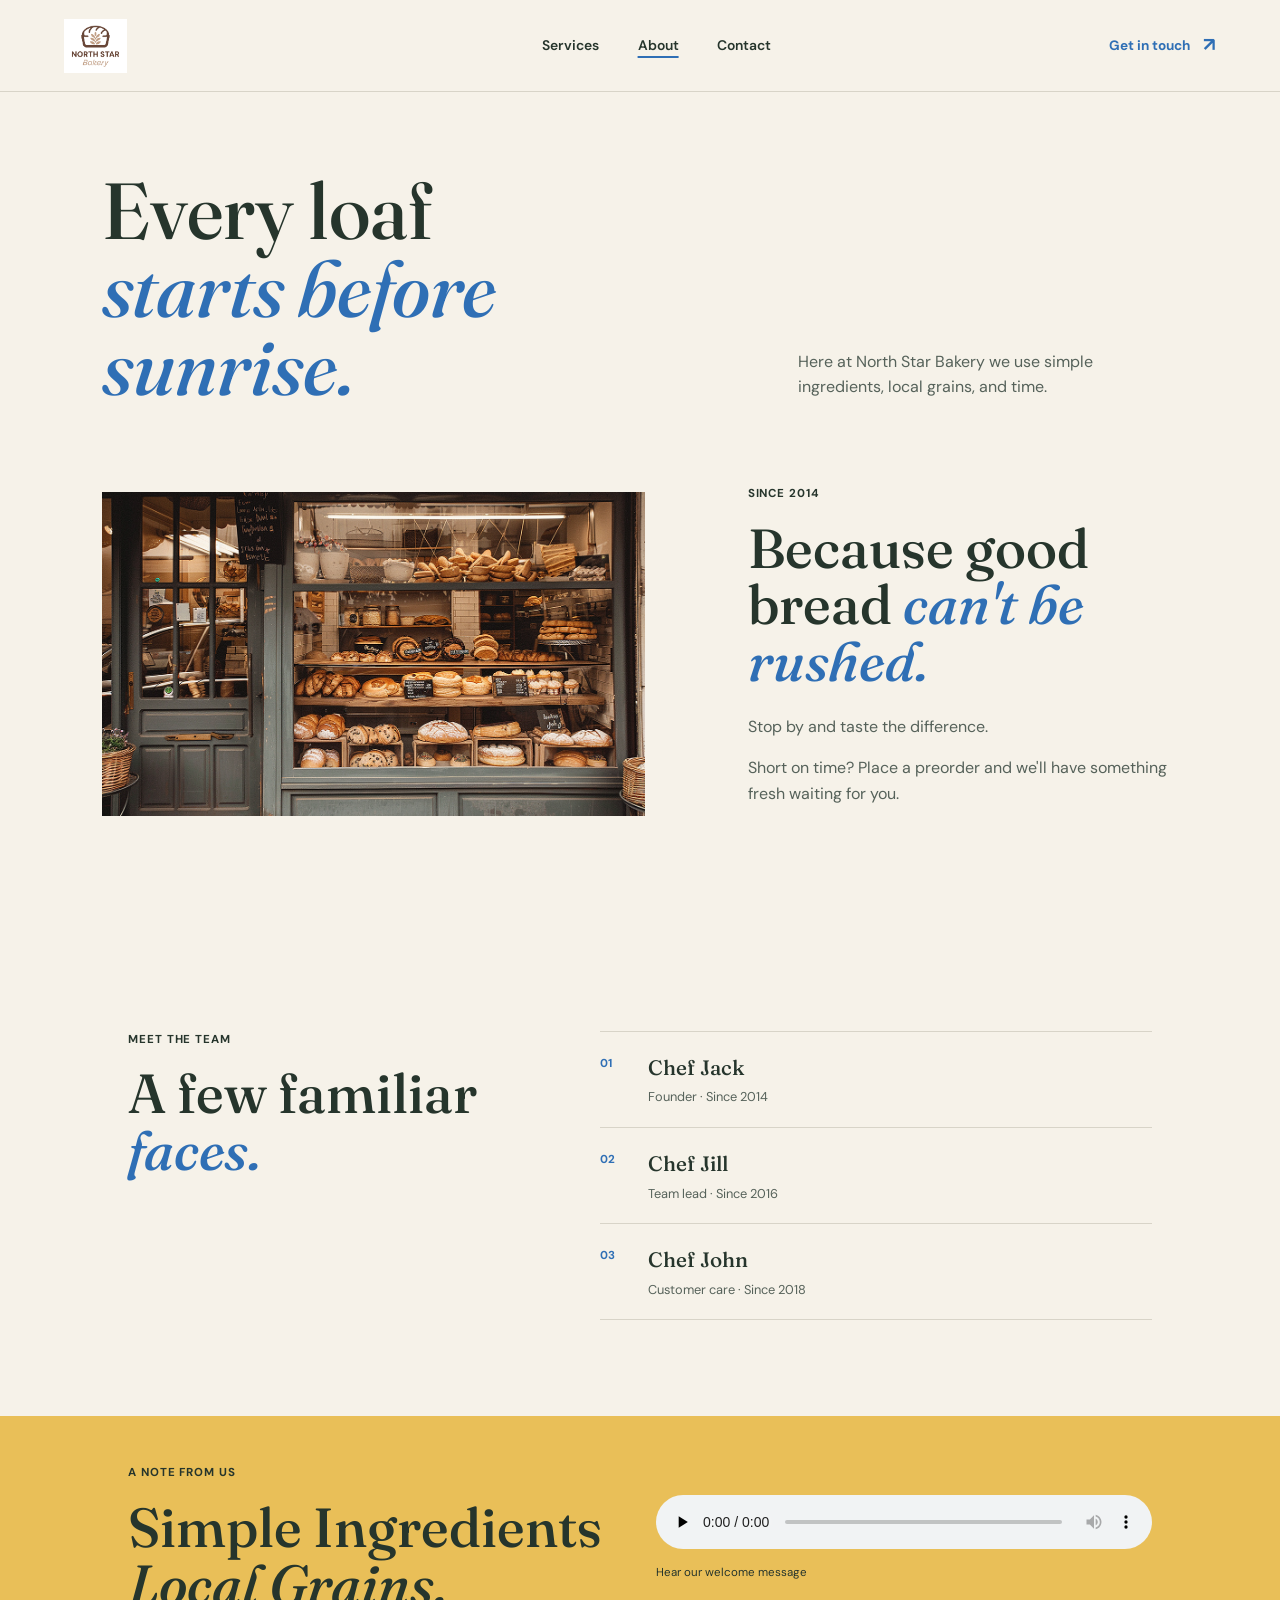
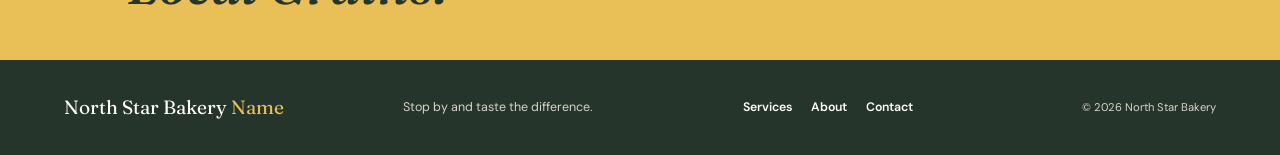
==== commit 7f9d4373: "Pls update" ====
--- a/about.html
+++ b/about.html
@@ -32,7 +32,7 @@
         <p class="eyebrow">Since 2014</p>
         <h2>Because good <br>bread <em>can't be rushed.</em></h2>
         <p>Stop by and taste the difference.</p>
-        <p>Place a preorder and we'll have something fresh waiting for you.</p>
+        <p>Short on time? Place a preorder and we'll have something fresh waiting for you.</p>
       </div>
     </section>
 
